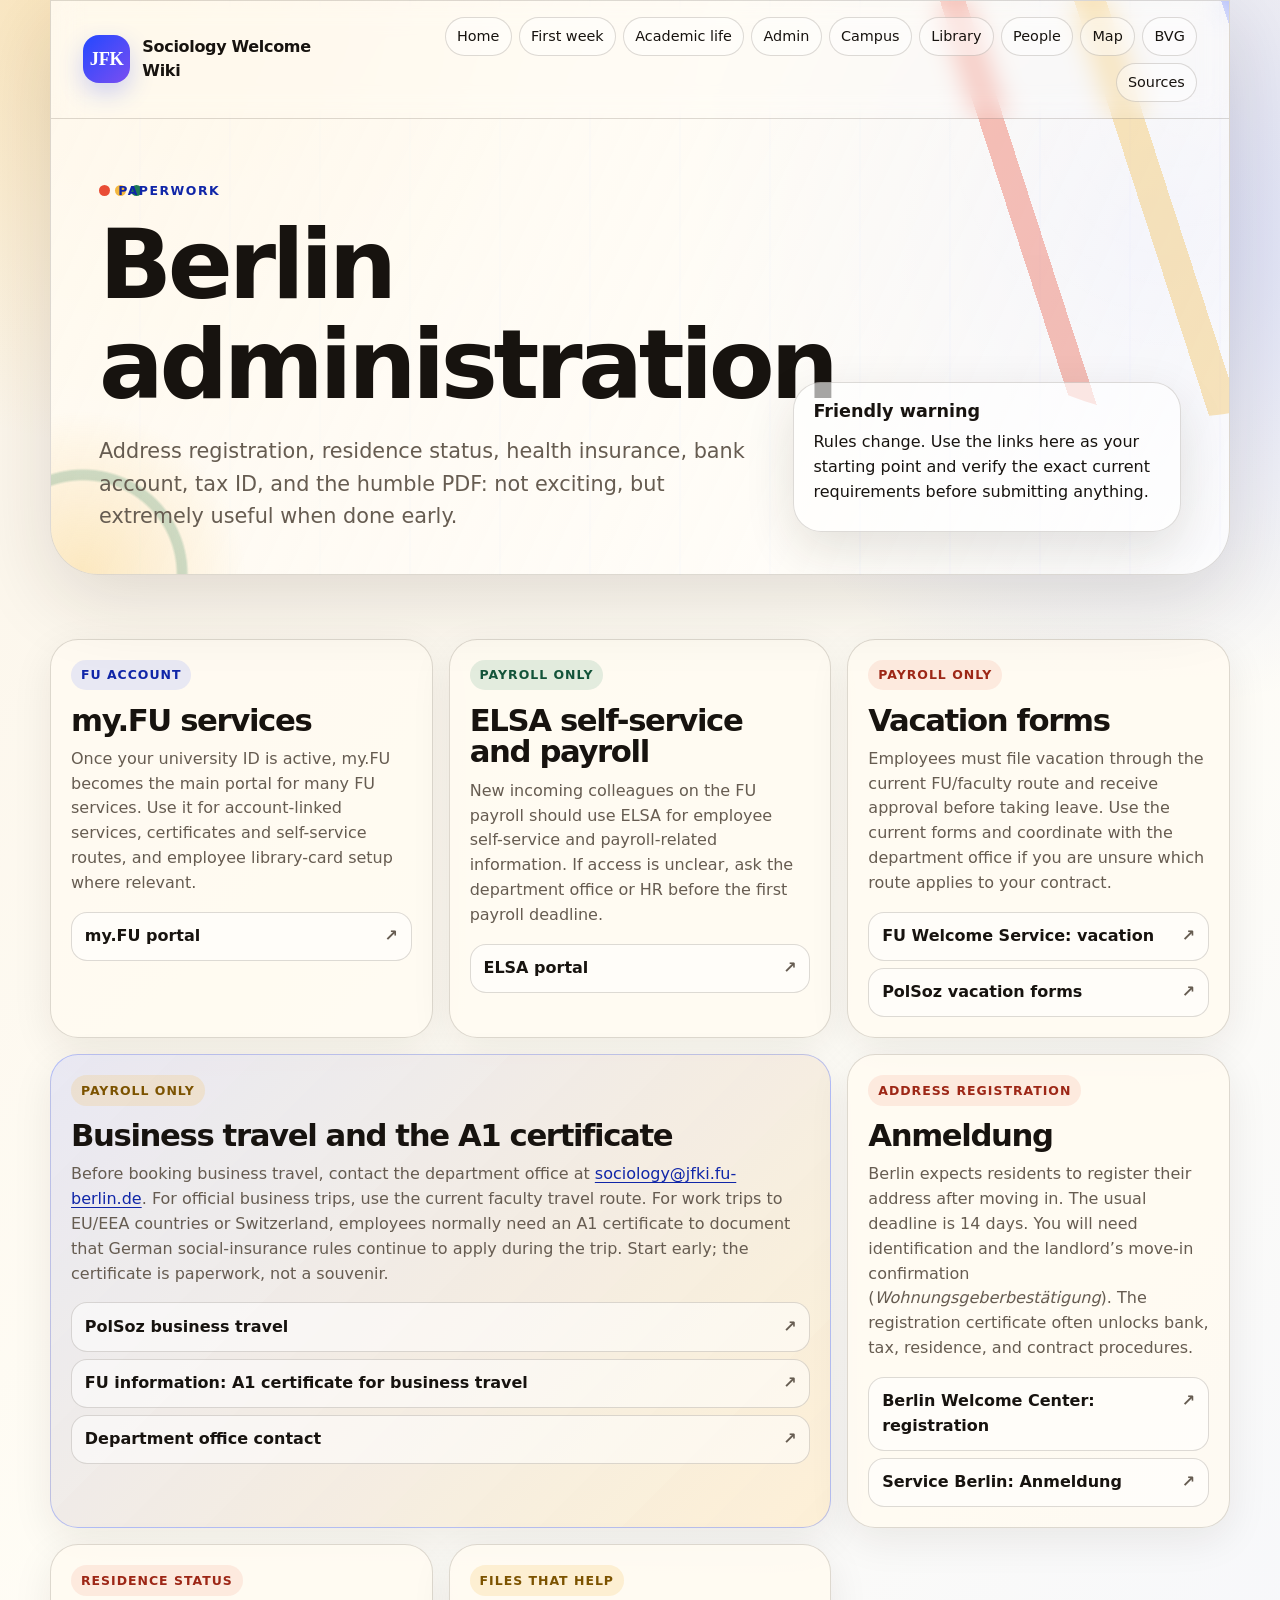
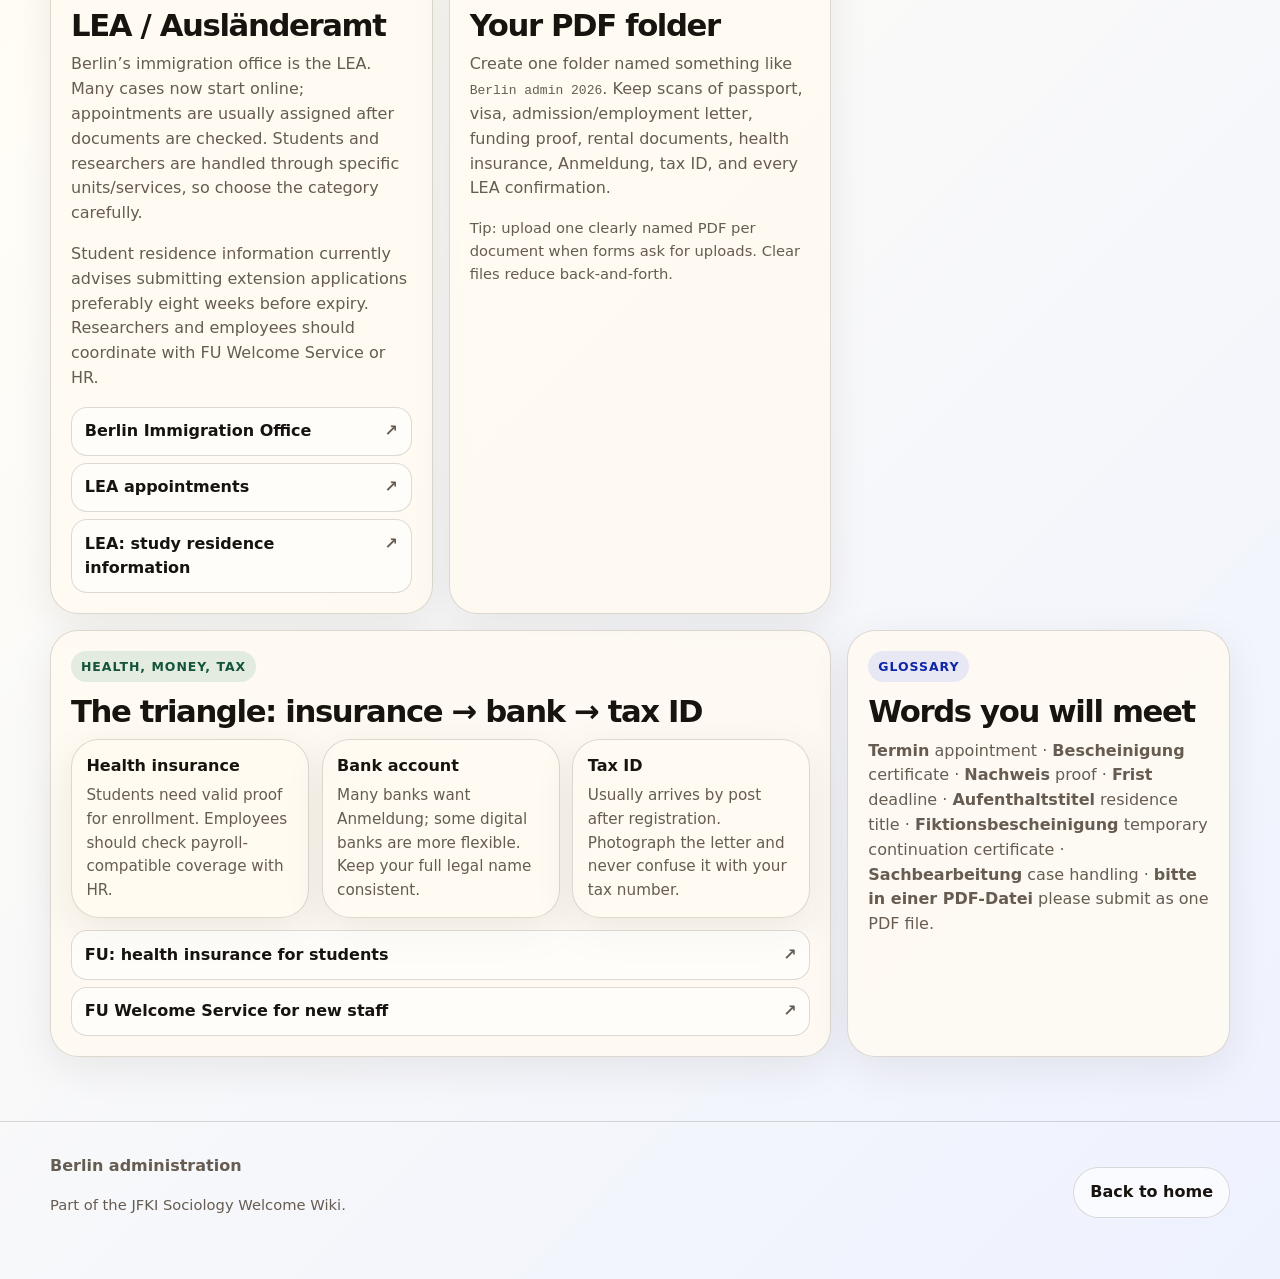
==== administration.html @ 5accb11e "Upload welcome wiki site" ====
<!doctype html>
<html lang="en">
  <head>
    <meta charset="utf-8">
    <meta name="viewport" content="width=device-width, initial-scale=1">
    <title>Berlin administration | JFKI Sociology Welcome Wiki</title>
    <meta name="description" content="Anmeldung, LEA, health insurance, bank account, tax ID, and PDF habits for incoming JFKI Sociology members.">
    <link rel="stylesheet" href="styles.css">
  </head>
  <body>
    <a class="skip-link" href="#main">Skip to main content</a>

    <header class="hero page-hero site-shell">
      <nav class="topbar" aria-label="Primary navigation">
        <a class="brand" href="index.html" aria-label="JFKI Sociology Welcome Wiki home">
          <span class="brand-mark" aria-hidden="true">JFK</span>
          <span>Sociology Welcome Wiki</span>
        </a>
        <div class="nav-links">
          <a href="index.html">Home</a>
          <a href="first-week.html">First week</a>
          <a href="academic-life.html">Academic life</a>
          <a href="administration.html" aria-current="page">Admin</a>
          <a href="campus.html">Campus</a>
          <a href="library.html">Library</a>
          <a href="people.html">People</a>
          <a href="intellectual-map.html">Map</a>
          <a href="transport.html">BVG</a>
          <a href="sources.html">Sources</a>
        </div>
      </nav>

      <div class="hero-grid">
        <div>
          <p class="eyebrow">Paperwork</p>
          <h1>Berlin administration</h1>
          <p class="hero-copy">
            Address registration, residence status, health insurance, bank account, tax ID, and the humble PDF:
            not exciting, but extremely useful when done early.
          </p>
        </div>
        <aside class="hero-card">
          <h2>Friendly warning</h2>
          <p>Rules change. Use the links here as your starting point and verify the exact current requirements before submitting anything.</p>
        </aside>
      </div>
    </header>

    <main id="main" class="site-shell">
      <section class="section">
        <div class="grid">
          <article class="card">
            <span class="tag">FU account</span>
            <h3>my.FU services</h3>
            <p>
              Once your university ID is active, my.FU becomes the main portal for many FU services. Use it for
              account-linked services, certificates and self-service routes, and employee library-card setup where relevant.
            </p>
            <div class="link-list">
              <a href="https://my.fu-berlin.de/">my.FU portal</a>
            </div>
          </article>

          <article class="card">
            <span class="tag green">Payroll only</span>
            <h3>ELSA self-service and payroll</h3>
            <p>
              New incoming colleagues on the FU payroll should use ELSA for employee self-service and payroll-related
              information. If access is unclear, ask the department office or HR before the first payroll deadline.
            </p>
            <div class="link-list">
              <a href="https://elsa.fu-berlin.de/irj/portal">ELSA portal</a>
            </div>
          </article>

          <article class="card">
            <span class="tag red">Payroll only</span>
            <h3>Vacation forms</h3>
            <p>
              Employees must file vacation through the current FU/faculty route and receive approval before taking
              leave. Use the current forms and coordinate with the department office if you are unsure which route
              applies to your contract.
            </p>
            <div class="link-list">
              <a href="https://www.fu-berlin.de/sites/abt-1/referate/pe/welcome-service/einstieg/regelungen/urlaub.html">FU Welcome Service: vacation</a>
              <a href="https://www.polsoz.fu-berlin.de/verwaltung/urlaub/index.html">PolSoz vacation forms</a>
            </div>
          </article>

          <article class="card wide feature-frame">
            <span class="tag gold">Payroll only</span>
            <h3>Business travel and the A1 certificate</h3>
            <p>
              Before booking business travel, contact the department office at
              <a href="mailto:sociology@jfki.fu-berlin.de">sociology@jfki.fu-berlin.de</a>. For official business
              trips, use the current faculty travel route. For work trips to EU/EEA countries or Switzerland, employees
              normally need an A1 certificate to document that German social-insurance rules continue to apply during
              the trip. Start early; the certificate is paperwork, not a souvenir.
            </p>
            <div class="link-list">
              <a href="https://www.polsoz.fu-berlin.de/verwaltung/dienstreisen/index.html">PolSoz business travel</a>
              <a href="https://www.geo.fu-berlin.de/Verwaltung/Formulare-und-Hinweise/Personalangelegenheiten/A1-Bescheinigung-bei-Dienstreisen/index.html">FU information: A1 certificate for business travel</a>
              <a href="https://www.jfki.fu-berlin.de/en/faculty/sociology/persons/Reiher-Katja/index.html">Department office contact</a>
            </div>
          </article>

          <article class="card">
            <span class="tag red">Address registration</span>
            <h3>Anmeldung</h3>
            <p>
              Berlin expects residents to register their address after moving in. The usual deadline is 14 days.
              You will need identification and the landlord’s move-in confirmation
              (<em>Wohnungsgeberbestätigung</em>). The registration certificate often unlocks bank, tax, residence,
              and contract procedures.
            </p>
            <div class="link-list">
              <a href="https://willkommenszentrum.berlin.de/en/housing/registration-residence">Berlin Welcome Center: registration</a>
              <a href="https://service.berlin.de/dienstleistung/120686/">Service Berlin: Anmeldung</a>
            </div>
          </article>

          <article class="card">
            <span class="tag red">Residence status</span>
            <h3>LEA / Ausländeramt</h3>
            <p>
              Berlin’s immigration office is the LEA. Many cases now start online; appointments are usually assigned
              after documents are checked. Students and researchers are handled through specific units/services, so
              choose the category carefully.
            </p>
            <p>
              Student residence information currently advises submitting extension applications preferably eight weeks
              before expiry. Researchers and employees should coordinate with FU Welcome Service or HR.
            </p>
            <div class="link-list">
              <a href="https://www.berlin.de/einwanderung/en/">Berlin Immigration Office</a>
              <a href="https://www.berlin.de/einwanderung/en/services/appointments/">LEA appointments</a>
              <a href="https://www.berlin.de/einwanderung/en/residence/study/">LEA: study residence information</a>
            </div>
          </article>

          <article class="card">
            <span class="tag gold">Files that help</span>
            <h3>Your PDF folder</h3>
            <p>
              Create one folder named something like <code>Berlin admin 2026</code>. Keep scans of passport, visa,
              admission/employment letter, funding proof, rental documents, health insurance, Anmeldung, tax ID, and
              every LEA confirmation.
            </p>
            <p class="small">Tip: upload one clearly named PDF per document when forms ask for uploads. Clear files reduce back-and-forth.</p>
          </article>

          <article class="card wide">
            <span class="tag green">Health, money, tax</span>
            <h3>The triangle: insurance → bank → tax ID</h3>
            <div class="mini-grid">
              <div class="mini-card">
                <strong>Health insurance</strong>
                <p>Students need valid proof for enrollment. Employees should check payroll-compatible coverage with HR.</p>
              </div>
              <div class="mini-card">
                <strong>Bank account</strong>
                <p>Many banks want Anmeldung; some digital banks are more flexible. Keep your full legal name consistent.</p>
              </div>
              <div class="mini-card">
                <strong>Tax ID</strong>
                <p>Usually arrives by post after registration. Photograph the letter and never confuse it with your tax number.</p>
              </div>
            </div>
            <div class="link-list">
              <a href="https://www.fu-berlin.de/en/studium/international/studium_fu/einreise_aufenthalt/krankenversicherung/index.html">FU: health insurance for students</a>
              <a href="https://www.fu-berlin.de/en/sites/abt-1/referate/pe/welcome-service/index.html">FU Welcome Service for new staff</a>
            </div>
          </article>

          <article class="card">
            <span class="tag">Glossary</span>
            <h3>Words you will meet</h3>
            <p>
              <strong>Termin</strong> appointment · <strong>Bescheinigung</strong> certificate ·
              <strong>Nachweis</strong> proof · <strong>Frist</strong> deadline · <strong>Aufenthaltstitel</strong>
              residence title · <strong>Fiktionsbescheinigung</strong> temporary continuation certificate ·
              <strong>Sachbearbeitung</strong> case handling · <strong>bitte in einer PDF-Datei</strong> please submit as one PDF file.
            </p>
          </article>
        </div>
      </section>
    </main>

    <footer class="footer">
      <div class="site-shell footer-grid">
        <div>
          <strong>Berlin administration</strong>
          <p class="small">Part of the JFKI Sociology Welcome Wiki.</p>
        </div>
        <a class="button secondary" href="index.html">Back to home</a>
      </div>
    </footer>
  </body>
</html>
---- styles.css ----
:root {
  color-scheme: light;
  --ink: #17130f;
  --muted: #665c51;
  --paper: #fbf4e8;
  --paper-soft: #fffaf0;
  --card: rgba(255, 251, 242, 0.86);
  --line: rgba(47, 35, 21, 0.16);
  --blue: #2348ff;
  --blue-dark: #1026a8;
  --red: #e94d35;
  --gold: #f4b83f;
  --green: #1f7a54;
  --violet: #7a4ef1;
  --shadow: 0 24px 80px rgba(43, 31, 18, 0.14);
  --radius: 28px;
  --mono: "SFMono-Regular", Consolas, "Liberation Mono", Menlo, monospace;
  --sans: Inter, ui-sans-serif, system-ui, -apple-system, BlinkMacSystemFont, "Segoe UI", sans-serif;
  --serif: "Iowan Old Style", "Palatino Linotype", Palatino, Georgia, serif;
}

* {
  box-sizing: border-box;
}

html {
  scroll-behavior: smooth;
}

body {
  margin: 0;
  background:
    radial-gradient(circle at 10% 0%, rgba(244, 184, 63, 0.3), transparent 28rem),
    radial-gradient(circle at 90% 8%, rgba(35, 72, 255, 0.18), transparent 30rem),
    linear-gradient(135deg, #fbf4e8 0%, #fffdf6 42%, #eef2ff 100%);
  color: var(--ink);
  font-family: var(--sans);
  line-height: 1.55;
}

a {
  color: var(--blue-dark);
  text-decoration-thickness: 0.09em;
  text-underline-offset: 0.18em;
}

a:hover {
  color: var(--red);
}

.skip-link {
  position: absolute;
  left: 1rem;
  top: -5rem;
  z-index: 20;
  background: var(--ink);
  color: white;
  padding: 0.7rem 1rem;
  border-radius: 999px;
}

.skip-link:focus {
  top: 1rem;
}

.site-shell {
  width: min(1180px, calc(100% - 2rem));
  margin: 0 auto;
}

.hero {
  position: relative;
  overflow: hidden;
  border: 1px solid var(--line);
  border-radius: 0 0 48px 48px;
  background:
    linear-gradient(115deg, rgba(255, 250, 240, 0.92), rgba(255, 255, 255, 0.7)),
    repeating-linear-gradient(90deg, transparent 0 88px, rgba(35, 72, 255, 0.06) 88px 90px);
  box-shadow: var(--shadow);
  margin-bottom: 2rem;
}

.hero::before,
.hero::after {
  content: "";
  position: absolute;
  border-radius: 999px;
  pointer-events: none;
}

.hero::before {
  width: 38rem;
  height: 38rem;
  right: -16rem;
  top: -12rem;
  background:
    linear-gradient(90deg, transparent 0 18%, var(--red) 18% 22%, transparent 22% 39%, var(--gold) 39% 44%, transparent 44% 62%, var(--blue) 62% 66%, transparent 66%),
    radial-gradient(circle, rgba(255,255,255,0.1), transparent 60%);
  opacity: 0.34;
  transform: rotate(-18deg);
}

.hero::after {
  width: 24rem;
  height: 24rem;
  left: -10rem;
  bottom: -12rem;
  background:
    radial-gradient(circle at center, transparent 0 34%, rgba(31, 122, 84, 0.22) 35% 38%, transparent 39%),
    radial-gradient(circle at center, rgba(244, 184, 63, 0.28), transparent 60%);
}

.topbar {
  position: relative;
  z-index: 2;
  display: flex;
  align-items: center;
  justify-content: space-between;
  gap: 1rem;
  padding: 1rem clamp(1rem, 3vw, 2rem);
  border-bottom: 1px solid var(--line);
  backdrop-filter: blur(14px);
}

.brand {
  display: flex;
  align-items: center;
  gap: 0.75rem;
  color: var(--ink);
  font-weight: 800;
  letter-spacing: -0.02em;
  text-decoration: none;
}

.brand-mark {
  display: grid;
  place-items: center;
  width: 3rem;
  height: 3rem;
  border-radius: 1rem;
  color: white;
  background:
    linear-gradient(135deg, var(--blue), var(--violet)),
    var(--blue);
  box-shadow: 0 10px 24px rgba(35, 72, 255, 0.22);
  font-family: var(--serif);
  font-size: 1.15rem;
}

.nav-links {
  display: flex;
  flex-wrap: wrap;
  gap: 0.45rem;
  justify-content: flex-end;
}

.nav-links a {
  display: inline-flex;
  align-items: center;
  border: 1px solid var(--line);
  border-radius: 999px;
  padding: 0.45rem 0.7rem;
  background: rgba(255, 255, 255, 0.45);
  color: var(--ink);
  font-size: 0.9rem;
  text-decoration: none;
}

.nav-links a:hover {
  background: white;
  border-color: rgba(35, 72, 255, 0.4);
}

.hero-grid {
  position: relative;
  z-index: 2;
  display: grid;
  grid-template-columns: minmax(0, 1.25fr) minmax(280px, 0.75fr);
  gap: clamp(1.5rem, 4vw, 3rem);
  padding: clamp(2rem, 6vw, 5rem) clamp(1rem, 4vw, 3rem) clamp(2rem, 4vw, 3rem);
}

.page-hero {
  margin-bottom: 1rem;
}

.page-hero .hero-grid {
  padding-top: clamp(1.8rem, 5vw, 3.8rem);
  padding-bottom: clamp(1.8rem, 4vw, 2.6rem);
}

.page-hero h1 {
  max-width: 16ch;
  font-size: clamp(2.9rem, 8vw, 6rem);
}

.eyebrow {
  display: inline-flex;
  align-items: center;
  gap: 0.5rem;
  margin: 0 0 1rem;
  color: var(--blue-dark);
  font-weight: 800;
  text-transform: uppercase;
  letter-spacing: 0.12em;
  font-size: 0.78rem;
}

.eyebrow::before {
  content: "";
  width: 0.7rem;
  height: 0.7rem;
  border-radius: 50%;
  background: var(--red);
  box-shadow: 1rem 0 0 var(--gold), 2rem 0 0 var(--green);
}

h1,
h2,
h3 {
  margin: 0;
  line-height: 1.04;
  letter-spacing: -0.045em;
}

h1 {
  max-width: 14ch;
  font-size: clamp(3.2rem, 9vw, 7.6rem);
}

h2 {
  font-size: clamp(2rem, 5vw, 4.2rem);
}

h3 {
  font-size: clamp(1.25rem, 2.4vw, 2rem);
}

.hero-copy {
  margin: 1.2rem 0 0;
  max-width: 64ch;
  color: var(--muted);
  font-size: clamp(1.06rem, 2vw, 1.3rem);
}

.hero-actions,
.button-row {
  display: flex;
  flex-wrap: wrap;
  gap: 0.75rem;
  margin-top: 1.5rem;
}

.button,
button.button {
  border: 1px solid transparent;
  border-radius: 999px;
  padding: 0.78rem 1rem;
  background: var(--ink);
  color: white;
  font: inherit;
  font-weight: 800;
  text-decoration: none;
  cursor: pointer;
}

.button.secondary {
  border-color: var(--line);
  background: rgba(255,255,255,0.65);
  color: var(--ink);
}

.button:hover,
button.button:hover {
  transform: translateY(-1px);
}

.hero-card {
  align-self: end;
  border: 1px solid var(--line);
  border-radius: var(--radius);
  background: rgba(255, 255, 255, 0.62);
  box-shadow: 0 18px 50px rgba(43, 31, 18, 0.12);
  padding: 1.2rem;
}

.hero-card h2 {
  font-size: 1.1rem;
  letter-spacing: 0;
  margin-bottom: 0.6rem;
}

.hero-card p {
  margin: 0.45rem 0;
}

.stamp {
  display: inline-flex;
  margin-top: 1rem;
  border-radius: 999px;
  padding: 0.45rem 0.7rem;
  background: #fff3cb;
  color: #6d4a00;
  font-size: 0.86rem;
  font-weight: 800;
}

.section {
  margin: clamp(2rem, 6vw, 4rem) 0;
}

.section-header {
  display: grid;
  grid-template-columns: minmax(0, 0.78fr) minmax(260px, 0.42fr);
  align-items: end;
  gap: 1rem;
  margin-bottom: 1.2rem;
}

.section-header p {
  margin: 0;
  color: var(--muted);
  font-size: 1.06rem;
}

.note {
  border: 1px solid rgba(233, 77, 53, 0.24);
  border-radius: var(--radius);
  padding: 1.1rem;
  background: rgba(255, 242, 232, 0.78);
}

.grid {
  display: grid;
  grid-template-columns: repeat(12, 1fr);
  gap: 1rem;
}

.card,
.mini-card,
.timeline-item,
.phrase,
.source-card {
  border: 1px solid var(--line);
  border-radius: var(--radius);
  background: var(--card);
  box-shadow: 0 12px 40px rgba(43, 31, 18, 0.08);
}

.card {
  grid-column: span 4;
  padding: 1.25rem;
}

.card.wide {
  grid-column: span 8;
}

.card.full {
  grid-column: 1 / -1;
}

.card h3 {
  margin-bottom: 0.65rem;
}

.topic-grid .topic-card {
  min-height: 240px;
}

.topic-card h3 a {
  color: var(--ink);
  text-decoration: none;
}

.topic-card h3 a:hover {
  color: var(--blue-dark);
  text-decoration: underline;
  text-decoration-thickness: 0.08em;
  text-underline-offset: 0.16em;
}

.feature-frame {
  background:
    linear-gradient(135deg, rgba(35, 72, 255, 0.1), rgba(244, 184, 63, 0.16)),
    var(--card);
  border-color: rgba(35, 72, 255, 0.28);
}

.card p,
.card li {
  color: var(--muted);
}

.card p:first-of-type {
  margin-top: 0;
}

.tag {
  display: inline-flex;
  align-items: center;
  margin-bottom: 0.9rem;
  border-radius: 999px;
  padding: 0.35rem 0.62rem;
  background: rgba(35, 72, 255, 0.1);
  color: var(--blue-dark);
  font-size: 0.78rem;
  font-weight: 850;
  letter-spacing: 0.08em;
  text-transform: uppercase;
}

.tag.red {
  background: rgba(233, 77, 53, 0.1);
  color: #9d2716;
}

.tag.green {
  background: rgba(31, 122, 84, 0.12);
  color: #14543a;
}

.tag.gold {
  background: rgba(244, 184, 63, 0.18);
  color: #7c5300;
}

.checklist {
  display: grid;
  grid-template-columns: repeat(2, minmax(0, 1fr));
  gap: 0.75rem;
  padding: 0;
  list-style: none;
}

.checklist li {
  display: flex;
  align-items: flex-start;
  gap: 0.72rem;
  border: 1px solid var(--line);
  border-radius: 18px;
  background: rgba(255, 255, 255, 0.58);
  padding: 0.75rem;
}

.checklist input {
  width: 1.15rem;
  height: 1.15rem;
  margin-top: 0.18rem;
  accent-color: var(--green);
}

.checklist strong {
  display: block;
  color: var(--ink);
}

.checklist .is-done span {
  text-decoration: line-through;
  opacity: 0.68;
}

.timeline {
  display: grid;
  grid-template-columns: repeat(4, minmax(0, 1fr));
  gap: 1rem;
}

.timeline-item {
  position: relative;
  overflow: hidden;
  padding: 1.1rem;
}

.timeline-item::before {
  content: attr(data-step);
  position: absolute;
  right: 1rem;
  top: 0.6rem;
  color: rgba(23, 19, 15, 0.08);
  font-size: 4rem;
  font-weight: 900;
  letter-spacing: -0.08em;
}

.timeline-item h3 {
  position: relative;
  font-size: 1.35rem;
}

.timeline-item ul {
  position: relative;
  margin-bottom: 0;
  padding-left: 1.1rem;
}

.link-list {
  display: flex;
  flex-direction: column;
  gap: 0.45rem;
  margin: 0.8rem 0 0;
}

.link-list a {
  display: flex;
  justify-content: space-between;
  gap: 1rem;
  border: 1px solid var(--line);
  border-radius: 16px;
  padding: 0.7rem 0.8rem;
  background: rgba(255, 255, 255, 0.54);
  color: var(--ink);
  font-weight: 780;
  text-decoration: none;
}

.link-list a::after {
  content: "↗";
  color: var(--muted);
}

.link-list a:hover {
  border-color: rgba(35, 72, 255, 0.36);
  background: white;
}

.transit-map {
  position: relative;
  min-height: 260px;
  overflow: hidden;
  border-radius: 24px;
  background:
    linear-gradient(34deg, transparent 0 44%, rgba(233, 77, 53, 0.72) 44% 47%, transparent 47%),
    linear-gradient(145deg, transparent 0 34%, rgba(35, 72, 255, 0.7) 34% 37%, transparent 37%),
    linear-gradient(90deg, transparent 0 50%, rgba(31, 122, 84, 0.75) 50% 53%, transparent 53%),
    #fff8e8;
  border: 1px solid var(--line);
}

.station {
  position: absolute;
  display: inline-flex;
  align-items: center;
  gap: 0.35rem;
  border: 2px solid var(--ink);
  border-radius: 999px;
  padding: 0.35rem 0.55rem;
  background: white;
  font-size: 0.78rem;
  font-weight: 900;
  box-shadow: 0 8px 20px rgba(43, 31, 18, 0.12);
}

.station::before {
  content: "";
  width: 0.65rem;
  height: 0.65rem;
  border-radius: 999px;
  background: var(--ink);
}

.station.dahlem {
  left: 8%;
  top: 58%;
}

.station.ring {
  left: 46%;
  top: 44%;
}

.station.airport {
  right: 7%;
  bottom: 16%;
}

.station.berlin {
  right: 18%;
  top: 18%;
}

.mini-grid {
  display: grid;
  grid-template-columns: repeat(3, minmax(0, 1fr));
  gap: 0.8rem;
}

.mini-card {
  padding: 0.9rem;
}

.mini-card strong {
  display: block;
  margin-bottom: 0.35rem;
}

.mini-card p {
  margin: 0;
  color: var(--muted);
  font-size: 0.95rem;
}

.retail-table {
  width: 100%;
  border-collapse: collapse;
  overflow: hidden;
  border-radius: 18px;
}

.retail-table th,
.retail-table td {
  border-bottom: 1px solid var(--line);
  padding: 0.75rem;
  text-align: left;
  vertical-align: top;
}

.retail-table th {
  color: var(--ink);
  background: rgba(244, 184, 63, 0.18);
}

.retail-table td {
  color: var(--muted);
}

.source-panel {
  margin-top: 1rem;
}

.source-grid {
  display: grid;
  grid-template-columns: repeat(3, minmax(0, 1fr));
  gap: 0.8rem;
}

.source-card {
  padding: 0.9rem;
}

.source-card strong {
  display: block;
  margin-bottom: 0.35rem;
}

.footer {
  margin-top: 4rem;
  padding: 2rem 0 3rem;
  border-top: 1px solid var(--line);
  color: var(--muted);
}

.footer-grid {
  display: grid;
  grid-template-columns: 1fr auto;
  gap: 1rem;
  align-items: center;
}

.small {
  color: var(--muted);
  font-size: 0.92rem;
}

.quiz-section {
  margin-top: clamp(1.5rem, 4vw, 3rem);
}

.quiz-card {
  border: 1px solid var(--line);
  border-radius: var(--radius);
  background:
    linear-gradient(135deg, rgba(255, 255, 255, 0.72), rgba(255, 246, 225, 0.88)),
    var(--card);
  box-shadow: var(--shadow);
  padding: clamp(1rem, 3vw, 1.6rem);
}

.quiz-question {
  margin: 0 0 0.9rem;
  border: 1px solid var(--line);
  border-radius: 20px;
  background: rgba(255, 255, 255, 0.56);
  padding: 0.9rem;
}

.quiz-question legend {
  padding: 0 0.35rem;
  font-weight: 850;
}

.quiz-question label {
  display: block;
  margin-top: 0.5rem;
  color: var(--muted);
}

.quiz-question input {
  accent-color: var(--blue);
  margin-right: 0.45rem;
}

.quiz-actions {
  display: flex;
  flex-wrap: wrap;
  align-items: center;
  gap: 1rem;
  margin-top: 1rem;
}

.quiz-result {
  margin: 0;
  color: var(--ink);
  font-weight: 850;
}

.people-grid {
  display: grid;
  grid-template-columns: repeat(4, minmax(0, 1fr));
  gap: 1rem;
}

.person-card {
  display: flex;
  flex-direction: column;
  min-height: 220px;
  border: 1px solid var(--line);
  border-radius: var(--radius);
  background: var(--card);
  box-shadow: 0 12px 40px rgba(43, 31, 18, 0.08);
  padding: 1rem;
}

.person-card.lead {
  grid-column: span 2;
  background:
    linear-gradient(135deg, rgba(35, 72, 255, 0.12), rgba(255, 255, 255, 0.72)),
    var(--card);
}

.person-card.compact {
  grid-column: span 2;
}

.person-role {
  display: inline-flex;
  width: fit-content;
  border-radius: 999px;
  padding: 0.28rem 0.55rem;
  background: rgba(35, 72, 255, 0.1);
  color: var(--blue-dark);
  font-size: 0.76rem;
  font-weight: 850;
  letter-spacing: 0.06em;
  text-transform: uppercase;
}

.person-card h3 {
  margin-top: 0.8rem;
  font-size: 1.35rem;
}

.person-card p {
  color: var(--muted);
}

.person-card a {
  margin-top: auto;
  font-weight: 850;
}

.intellectual-map {
  position: relative;
  min-height: 560px;
  overflow: hidden;
  border: 1px solid var(--line);
  border-radius: 36px;
  background:
    linear-gradient(22deg, transparent 0 44%, rgba(35, 72, 255, 0.16) 44.2% 45.4%, transparent 45.6%),
    linear-gradient(125deg, transparent 0 42%, rgba(31, 122, 84, 0.14) 42.2% 43.4%, transparent 43.6%),
    radial-gradient(circle at 21% 64%, rgba(35, 72, 255, 0.16), transparent 16%),
    radial-gradient(circle at 78% 34%, rgba(233, 77, 53, 0.14), transparent 18%),
    radial-gradient(circle at 48% 48%, rgba(244, 184, 63, 0.18), transparent 22%),
    rgba(255, 251, 242, 0.88);
  box-shadow: var(--shadow);
}

.intellectual-map::before {
  content: "West Berlin research forests → Mitte archives and public forums";
  position: absolute;
  left: 1.2rem;
  top: 1rem;
  color: rgba(23, 19, 15, 0.42);
  font-family: var(--mono);
  font-size: 0.78rem;
}

.intellectual-map::after {
  content: "";
  position: absolute;
  left: 8%;
  right: 8%;
  top: 52%;
  border-top: 2px dashed rgba(23, 19, 15, 0.18);
  transform: rotate(-7deg);
}

.map-pin {
  position: absolute;
  z-index: 2;
  display: inline-flex;
  flex-direction: column;
  min-width: 9rem;
  border: 2px solid var(--ink);
  border-radius: 20px;
  padding: 0.6rem 0.7rem;
  background: rgba(255, 255, 255, 0.92);
  color: var(--ink);
  text-decoration: none;
  box-shadow: 0 12px 30px rgba(43, 31, 18, 0.13);
}

.map-pin strong {
  line-height: 1;
}

.map-pin span {
  margin-top: 0.25rem;
  color: var(--muted);
  font-size: 0.82rem;
}

.map-pin:hover {
  color: var(--ink);
  transform: translateY(-2px);
}

.pin-jfki { left: 8%; top: 58%; border-color: var(--blue); }
.pin-wiko { left: 18%; top: 30%; border-color: var(--green); }
.pin-wzb { left: 49%; top: 51%; border-color: var(--red); }
.pin-diw { left: 63%; top: 37%; border-color: var(--blue-dark); }
.pin-stabi { left: 70%; top: 56%; border-color: var(--gold); }
.pin-hu { left: 74%; top: 25%; border-color: var(--violet); }
.pin-bbaw { left: 62%; top: 19%; border-color: var(--green); }
.pin-hkw { left: 44%; top: 30%; border-color: var(--red); }

.map-notes {
  margin-top: 1rem;
}

@media (max-width: 980px) {
  .hero-grid,
  .section-header {
    grid-template-columns: 1fr;
  }

  .card,
  .card.wide {
    grid-column: 1 / -1;
  }

  .timeline,
  .mini-grid,
  .source-grid,
  .people-grid {
    grid-template-columns: repeat(2, minmax(0, 1fr));
  }

  .person-card.lead,
  .person-card.compact {
    grid-column: span 2;
  }

  .intellectual-map {
    min-height: 650px;
  }

  .pin-jfki { left: 6%; top: 58%; }
  .pin-wiko { left: 8%; top: 32%; }
  .pin-wzb { left: 43%; top: 48%; }
  .pin-diw { left: 57%; top: 35%; }
  .pin-stabi { left: 52%; top: 62%; }
  .pin-hu { left: 58%; top: 16%; }
  .pin-bbaw { left: 31%; top: 18%; }
  .pin-hkw { left: 32%; top: 30%; }
}

@media (max-width: 700px) {
  .topbar {
    align-items: flex-start;
    flex-direction: column;
  }

  .hero {
    border-radius: 0 0 28px 28px;
  }

  h1 {
    font-size: clamp(2.7rem, 16vw, 4.4rem);
  }

  .timeline,
  .checklist,
  .mini-grid,
  .source-grid,
  .people-grid {
    grid-template-columns: 1fr;
  }

  .person-card.lead,
  .person-card.compact {
    grid-column: auto;
  }

  .intellectual-map {
    min-height: auto;
    display: grid;
    gap: 0.75rem;
    padding: 3.2rem 1rem 1rem;
  }

  .intellectual-map::after {
    display: none;
  }

  .map-pin,
  .pin-jfki,
  .pin-wiko,
  .pin-wzb,
  .pin-diw,
  .pin-stabi,
  .pin-hu,
  .pin-bbaw,
  .pin-hkw {
    position: static;
    min-width: 0;
  }

  .footer-grid {
    grid-template-columns: 1fr;
  }
}

@media print {
  body {
    background: white;
  }

  .hero,
  .card,
  .timeline-item,
  .mini-card {
    box-shadow: none;
  }

  .nav-links,
  .button-row,
  .hero-actions,
  .source-panel[hidden] {
    display: none !important;
  }

  a::after {
    content: " (" attr(href) ")";
    font-size: 0.8em;
  }
}
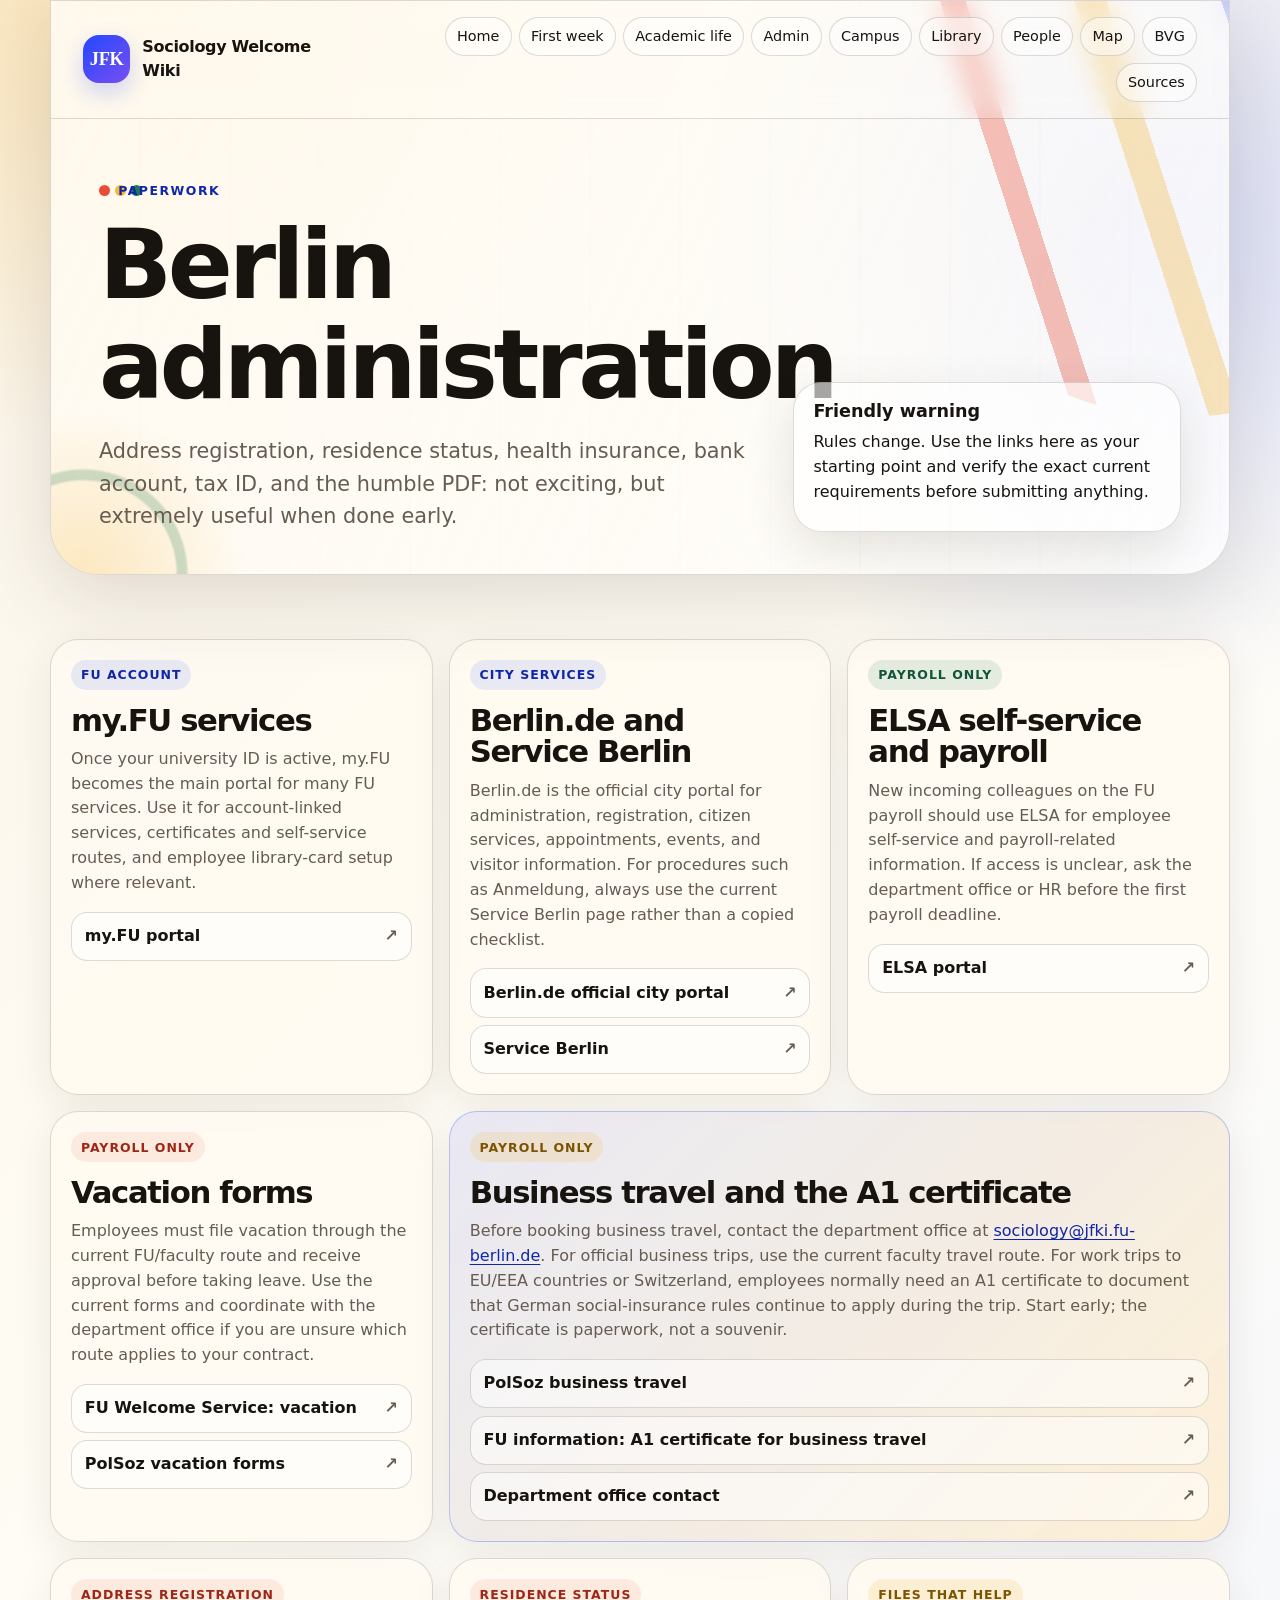
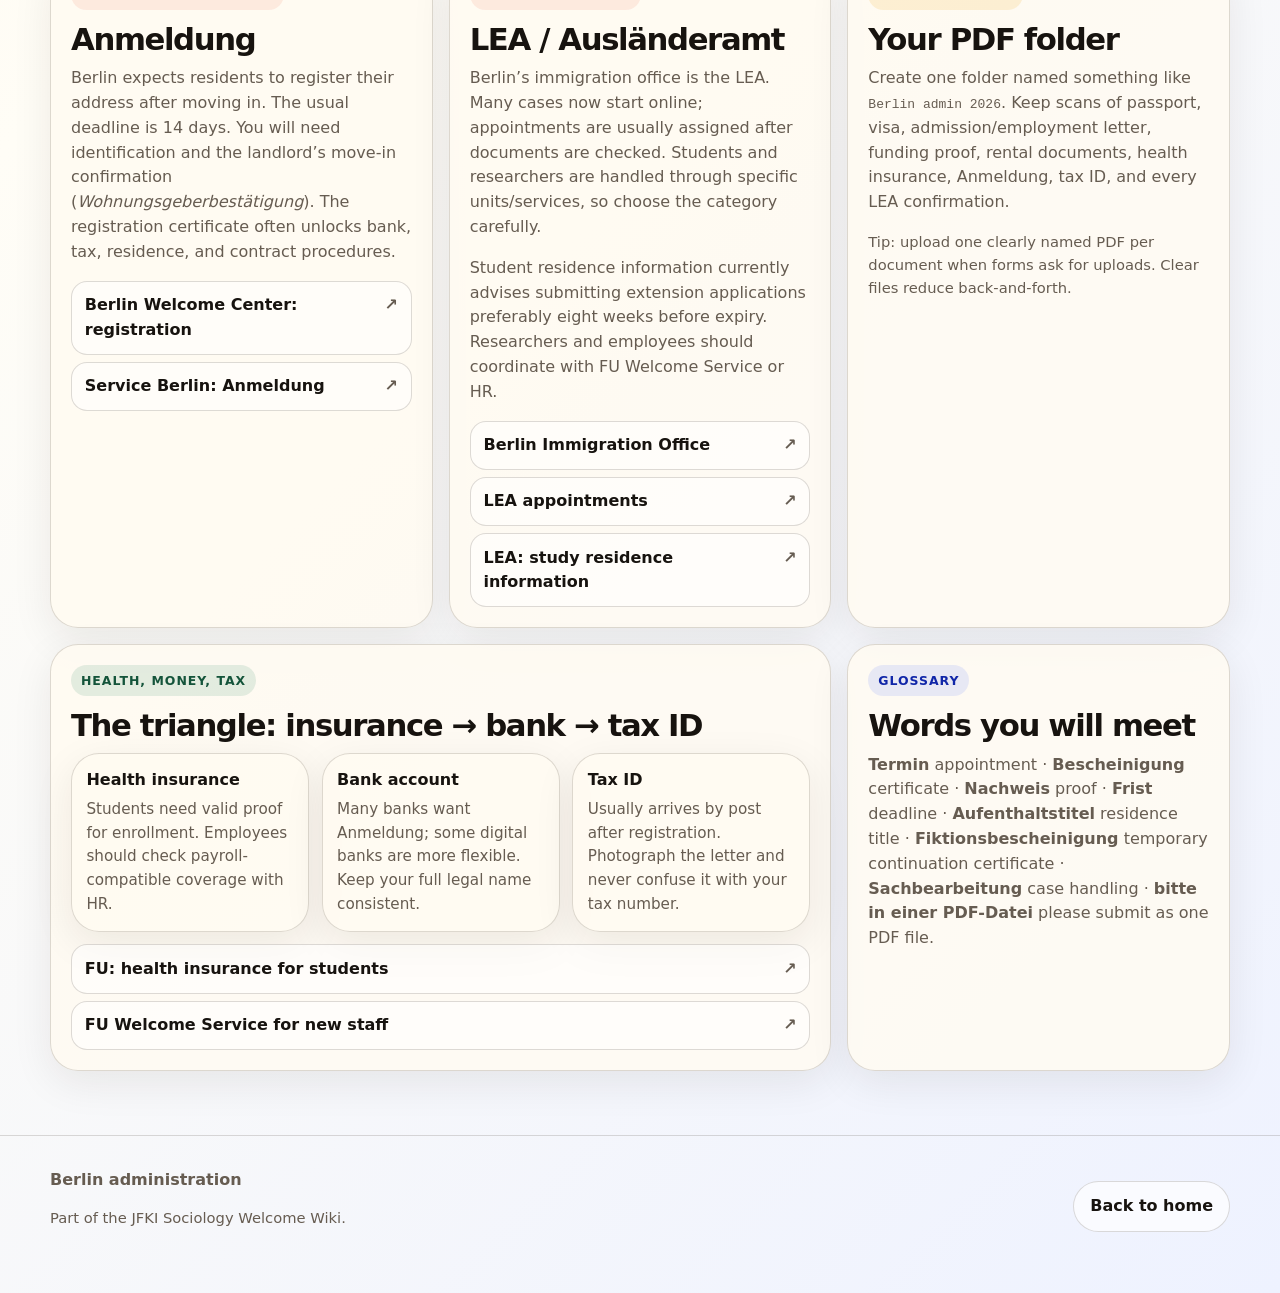
==== commit db88662c: "Update welcome wiki newcomer information" ====
--- a/administration.html
+++ b/administration.html
@@ -62,6 +62,20 @@
           </article>
 
           <article class="card">
+            <span class="tag">City services</span>
+            <h3>Berlin.de and Service Berlin</h3>
+            <p>
+              Berlin.de is the official city portal for administration, registration, citizen services, appointments,
+              events, and visitor information. For procedures such as Anmeldung, always use the current Service Berlin
+              page rather than a copied checklist.
+            </p>
+            <div class="link-list">
+              <a href="https://www.berlin.de/en/">Berlin.de official city portal</a>
+              <a href="https://service.berlin.de/">Service Berlin</a>
+            </div>
+          </article>
+
+          <article class="card">
             <span class="tag green">Payroll only</span>
             <h3>ELSA self-service and payroll</h3>
             <p>
